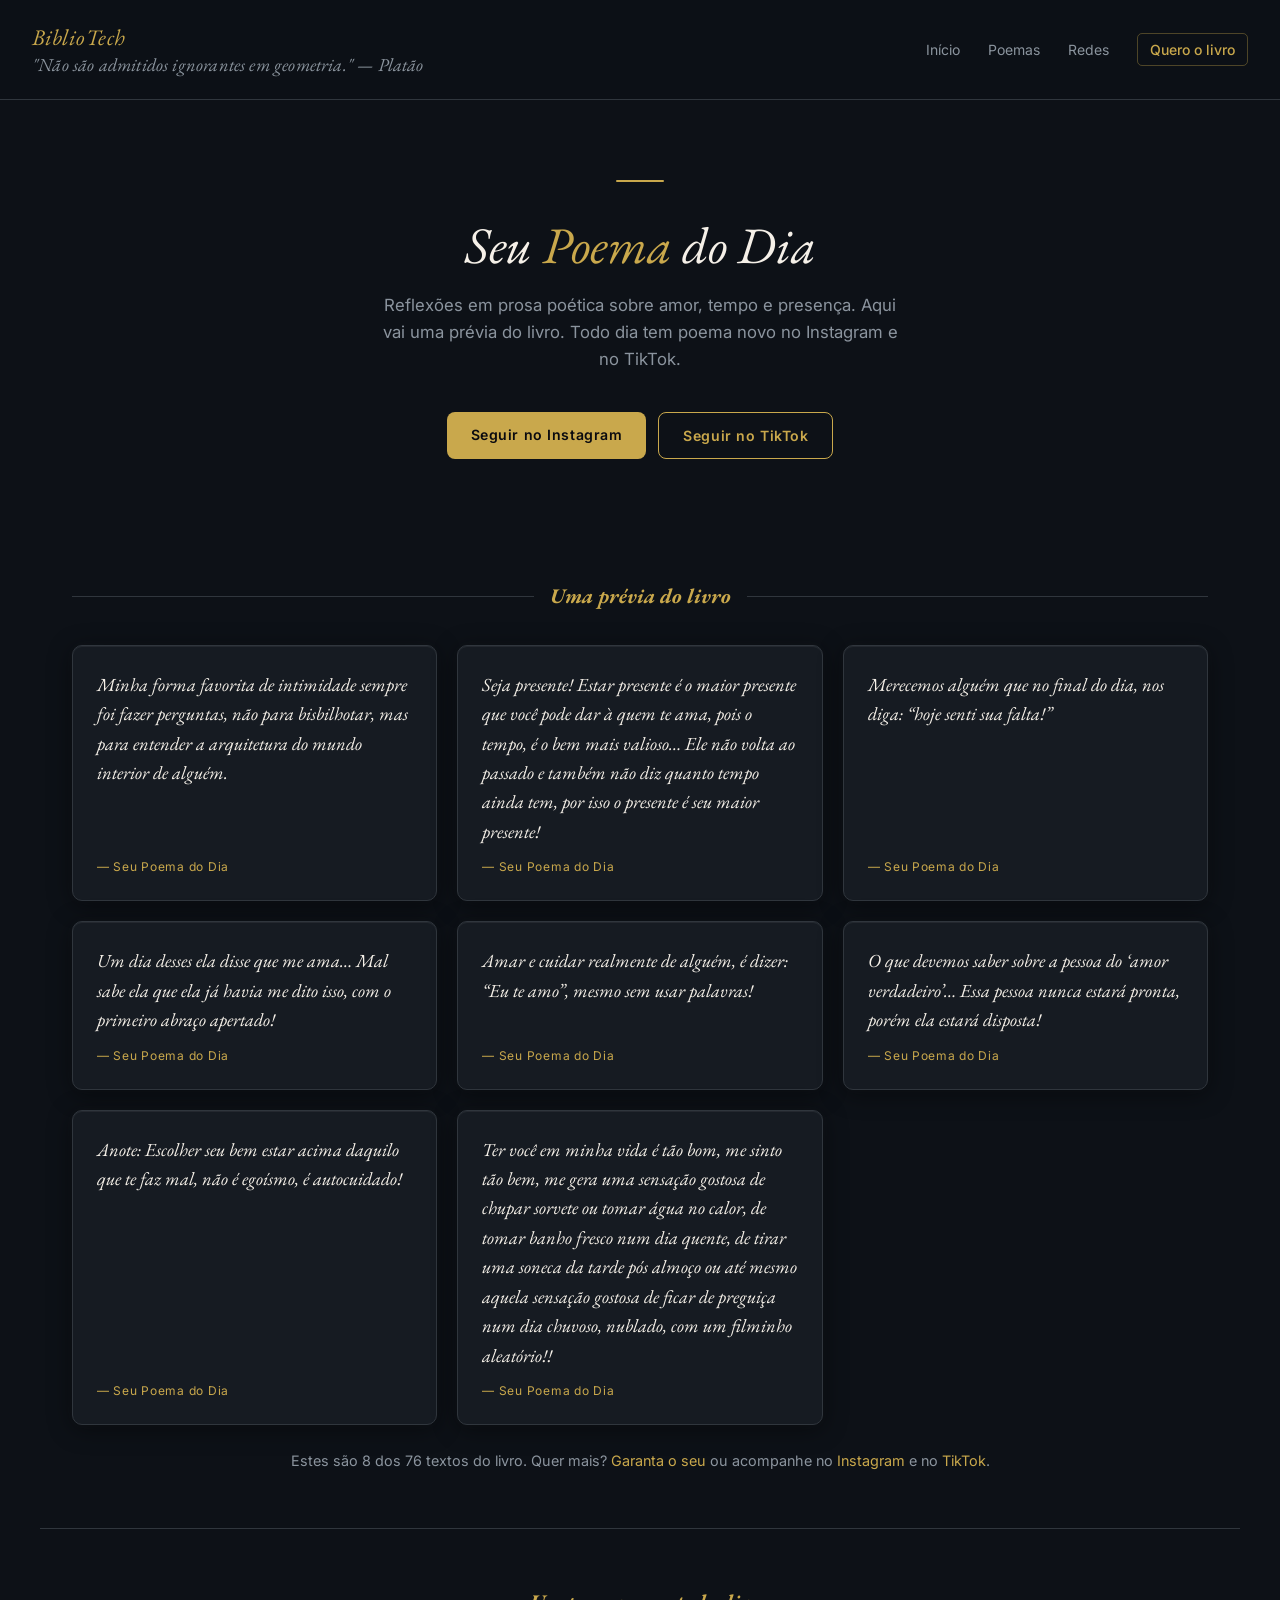
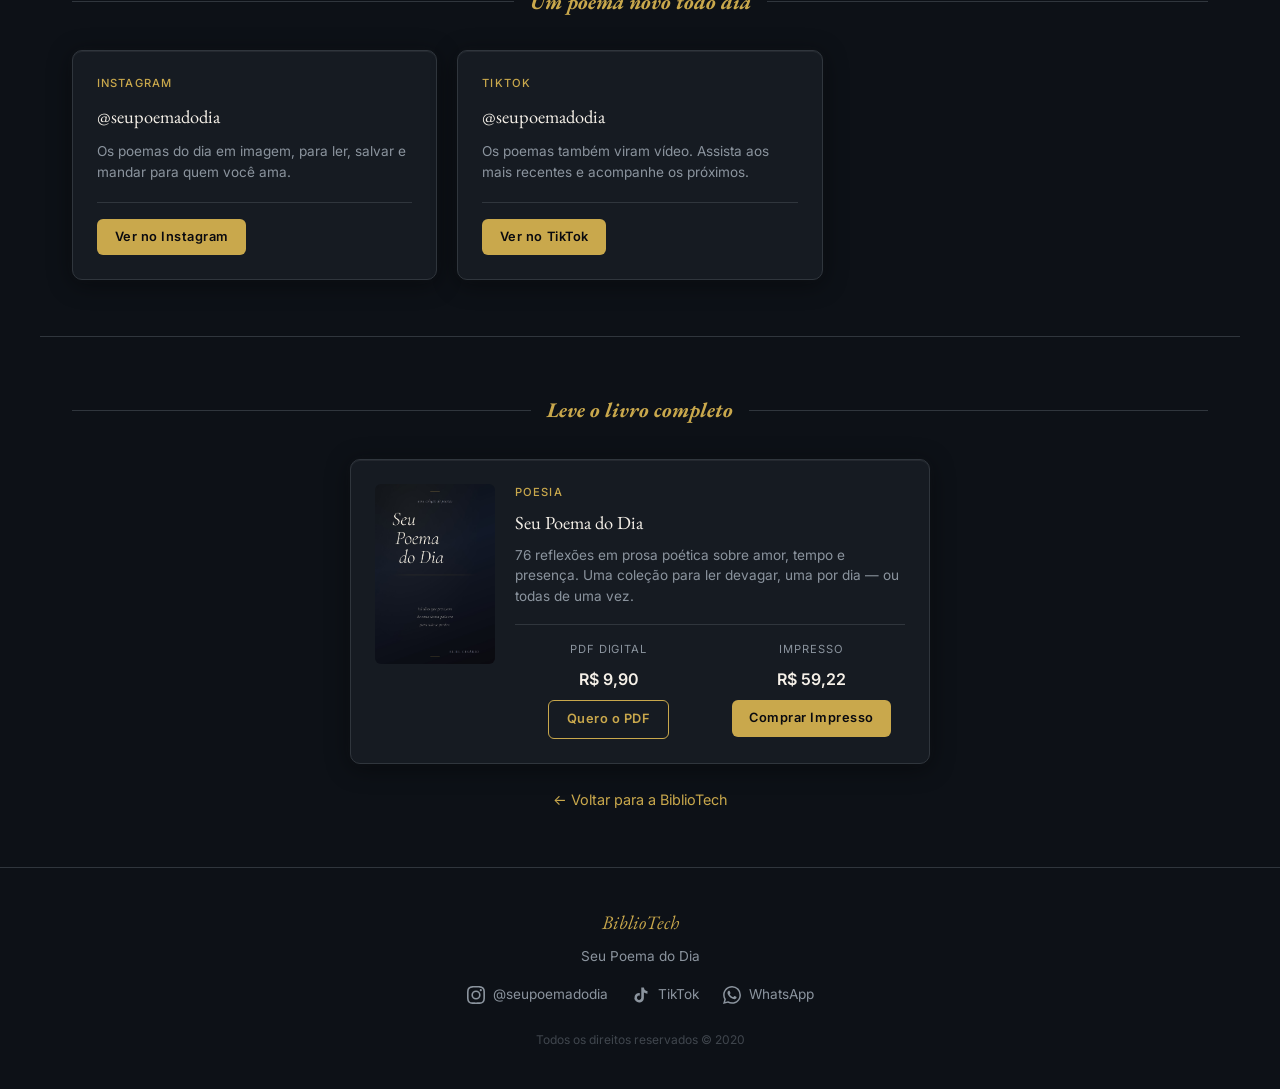
==== poesia.html @ 7ad7812e "Add files via upload" ====
<!DOCTYPE html>
<html lang="pt-BR">
<head>
  <meta charset="UTF-8">
  <meta name="viewport" content="width=device-width, initial-scale=1.0">
  <title>Seu Poema do Dia — BiblioTech</title>
  <meta name="description" content="Prévia do livro Seu Poema do Dia, de Eliel Cesário: reflexões em prosa poética sobre amor, tempo e presença. Poemas novos todos os dias no Instagram e TikTok.">

  <meta property="og:type" content="website">
  <meta property="og:title" content="Seu Poema do Dia — prévia do livro">
  <meta property="og:description" content="Reflexões em prosa poética sobre amor, tempo e presença. Leia alguns poemas e acompanhe os novos no Instagram e TikTok.">
  <meta property="og:image" content="https://elielcesario.github.io/biblioteca-digital/assets/capa_poema_do_dia.jpg">
  <meta property="og:url" content="https://elielcesario.github.io/biblioteca-digital/poesia.html">

  <link rel="preconnect" href="https://fonts.googleapis.com">
  <link rel="preconnect" href="https://fonts.gstatic.com" crossorigin>
  <link href="https://fonts.googleapis.com/css2?family=EB+Garamond:ital,wght@0,400;0,500;1,400&family=Inter:wght@300;400;500;600;700&display=swap" rel="stylesheet">
  <link rel="stylesheet" href="style.css?v=27">
  <style>
    .hero-botoes { display: flex; flex-wrap: wrap; justify-content: center; gap: 0.75rem; }
    .btn-grande { font-size: 0.88rem; padding: 0.7rem 1.5rem; border-radius: 8px; }
    .secao-sub { text-align: center; color: var(--cinza); max-width: 620px; margin: -1rem auto 2rem; }
    .grid-poemas { grid-template-columns: repeat(auto-fill, minmax(300px, 1fr)); }
    .card .poema-texto {
      font-family: 'EB Garamond', Georgia, serif; font-style: italic;
      font-size: 1.15rem; line-height: 1.6; color: var(--branco);
    }
    .card .poema-assinatura { flex: 0; font-size: 0.75rem; letter-spacing: 0.06em; color: var(--dourado); }
    .chamada-trilha { margin-top: 1.5rem; text-align: center; font-size: 0.9rem; color: var(--cinza); }
    .chamada-trilha a { color: var(--dourado); }
    .chamada-trilha a:hover { color: var(--dourado-claro); }
    #livro .card-poema { margin: 0 auto; }
  </style>
</head>
<body>

<!-- ── HEADER ── -->
<header>
  <a class="logo-bloco" href="index.html">
    <span class="logo">BiblioTech</span>
    <span class="logo-slogan">"Não são admitidos ignorantes em geometria." — Platão</span>
  </a>
  <nav>
    <a href="index.html">Início</a>
    <a href="#poemas">Poemas</a>
    <a href="#redes">Redes</a>
    <a href="#livro" class="nav-afiliado">Quero o livro</a>
  </nav>
</header>

<!-- ── HERO ── -->
<section class="hero">
  <span class="hero-linha"></span>
  <h1>Seu <span>Poema</span> do Dia</h1>
  <p>Reflexões em prosa poética sobre amor, tempo e presença. Aqui vai uma prévia do livro. Todo dia tem poema novo no Instagram e no TikTok.</p>
  <div class="hero-botoes">
    <a class="btn btn-grande" href="https://www.instagram.com/seupoemadodia/" target="_blank" rel="noopener">Seguir no Instagram</a>
    <a class="btn btn-outline btn-grande" href="https://www.tiktok.com/@seupoemadodia" target="_blank" rel="noopener">Seguir no TikTok</a>
  </div>
</section>

<!-- ── POEMAS (textos do livro) ── -->
<section class="secao" id="poemas">
  <div class="secao-header">
    <div class="secao-linha"></div>
    <h2 class="secao-titulo">Uma prévia do livro</h2>
    <div class="secao-linha"></div>
  </div>

  <div class="grid grid-poemas">
    <article class="card">
      <p class="poema-texto">Minha forma favorita de intimidade sempre foi fazer perguntas, não para bisbilhotar, mas para entender a arquitetura do mundo interior de alguém.</p>
      <p class="poema-assinatura">— Seu Poema do Dia</p>
    </article>
    <article class="card">
      <p class="poema-texto">Seja presente! Estar presente é o maior presente que você pode dar à quem te ama, pois o tempo, é o bem mais valioso… Ele não volta ao passado e também não diz quanto tempo ainda tem, por isso o presente é seu maior presente!</p>
      <p class="poema-assinatura">— Seu Poema do Dia</p>
    </article>
    <article class="card">
      <p class="poema-texto">Merecemos alguém que no final do dia, nos diga: “hoje senti sua falta!”</p>
      <p class="poema-assinatura">— Seu Poema do Dia</p>
    </article>
    <article class="card">
      <p class="poema-texto">Um dia desses ela disse que me ama… Mal sabe ela que ela já havia me dito isso, com o primeiro abraço apertado!</p>
      <p class="poema-assinatura">— Seu Poema do Dia</p>
    </article>
    <article class="card">
      <p class="poema-texto">Amar e cuidar realmente de alguém, é dizer: “Eu te amo”, mesmo sem usar palavras!</p>
      <p class="poema-assinatura">— Seu Poema do Dia</p>
    </article>
    <article class="card">
      <p class="poema-texto">O que devemos saber sobre a pessoa do ‘amor verdadeiro’… Essa pessoa nunca estará pronta, porém ela estará disposta!</p>
      <p class="poema-assinatura">— Seu Poema do Dia</p>
    </article>
    <article class="card">
      <p class="poema-texto">Anote: Escolher seu bem estar acima daquilo que te faz mal, não é egoísmo, é autocuidado!</p>
      <p class="poema-assinatura">— Seu Poema do Dia</p>
    </article>
    <article class="card">
      <p class="poema-texto">Ter você em minha vida é tão bom, me sinto tão bem, me gera uma sensação gostosa de chupar sorvete ou tomar água no calor, de tomar banho fresco num dia quente, de tirar uma soneca da tarde pós almoço ou até mesmo aquela sensação gostosa de ficar de preguiça num dia chuvoso, nublado, com um filminho aleatório!!</p>
      <p class="poema-assinatura">— Seu Poema do Dia</p>
    </article>
  </div>

  <p class="chamada-trilha">
    Estes são 8 dos 76 textos do livro. Quer mais? <a href="#livro">Garanta o seu</a> ou acompanhe no
    <a href="https://www.instagram.com/seupoemadodia/" target="_blank" rel="noopener">Instagram</a> e no
    <a href="https://www.tiktok.com/@seupoemadodia" target="_blank" rel="noopener">TikTok</a>.
  </p>
</section>

<div class="divider"></div>

<!-- ── REDES ── -->
<section class="secao" id="redes">
  <div class="secao-header">
    <div class="secao-linha"></div>
    <h2 class="secao-titulo">Um poema novo todo dia</h2>
    <div class="secao-linha"></div>
  </div>

  <div class="grid grid-poemas">
    <article class="card">
      <span class="card-tag">Instagram</span>
      <h3>@seupoemadodia</h3>
      <p>Os poemas do dia em imagem, para ler, salvar e mandar para quem você ama.</p>
      <div class="card-footer">
        <a class="btn" href="https://www.instagram.com/seupoemadodia/" target="_blank" rel="noopener">Ver no Instagram</a>
      </div>
    </article>
    <article class="card">
      <span class="card-tag">TikTok</span>
      <h3>@seupoemadodia</h3>
      <p>Os poemas também viram vídeo. Assista aos mais recentes e acompanhe os próximos.</p>
      <div class="card-footer">
        <a class="btn" href="https://www.tiktok.com/@seupoemadodia" target="_blank" rel="noopener">Ver no TikTok</a>
      </div>
    </article>
  </div>
</section>

<div class="divider"></div>

<!-- ── LIVRO ── -->
<section class="secao" id="livro">
  <div class="secao-header">
    <div class="secao-linha"></div>
    <h2 class="secao-titulo">Leve o livro completo</h2>
    <div class="secao-linha"></div>
  </div>

  <div class="grid">
    <article class="card card-poema">
      <img class="card-capa" src="assets/capa_poema_do_dia.jpg" alt="Capa do livro Seu Poema do Dia">
      <div class="card-corpo">
        <span class="card-tag">Poesia</span>
        <h3>Seu Poema do Dia</h3>
        <p>76 reflexões em prosa poética sobre amor, tempo e presença. Uma coleção para ler devagar, uma por dia — ou todas de uma vez.</p>
        <div class="card-opcoes">
          <div class="opcao-item">
            <div class="opcao-label">PDF Digital</div>
            <div class="preco opcao-preco">R$ 9,90</div>
            <a class="btn btn-outline" href="#" data-whatsapp="Seu Poema do Dia — PDF" target="_blank" rel="noopener">Quero o PDF</a>
          </div>
          <div class="opcao-item">
            <div class="opcao-label">Impresso</div>
            <div class="preco opcao-preco">R$ 59,22</div>
            <a class="btn" href="https://clubedeautores.com.br/livro/seu-poema-do-dia" target="_blank" rel="noopener">Comprar Impresso</a>
          </div>
        </div>
      </div>
    </article>
  </div>
  <p class="chamada-trilha"><a href="index.html">← Voltar para a BiblioTech</a></p>
</section>

<!-- ── FOOTER ── -->
<footer id="contato">
  <div class="footer-logo">BiblioTech</div>
  <p style="margin-bottom: 1rem; color: var(--cinza); font-size: 0.85rem;">Seu Poema do Dia</p>
  <div class="footer-contatos">
    <a href="https://www.instagram.com/seupoemadodia/" target="_blank" rel="noopener" class="contato-link">
      <svg width="18" height="18" viewBox="0 0 24 24" fill="currentColor"><path d="M12 2.163c3.204 0 3.584.012 4.85.07 3.252.148 4.771 1.691 4.919 4.919.058 1.265.069 1.645.069 4.849 0 3.205-.012 3.584-.069 4.849-.149 3.225-1.664 4.771-4.919 4.919-1.266.058-1.644.07-4.85.07-3.204 0-3.584-.012-4.849-.07-3.26-.149-4.771-1.699-4.919-4.92-.058-1.265-.07-1.644-.07-4.849 0-3.204.013-3.583.07-4.849.149-3.227 1.664-4.771 4.919-4.919 1.266-.057 1.645-.069 4.849-.069zM12 0C8.741 0 8.333.014 7.053.072 2.695.272.273 2.69.073 7.052.014 8.333 0 8.741 0 12c0 3.259.014 3.668.072 4.948.2 4.358 2.618 6.78 6.98 6.98C8.333 23.986 8.741 24 12 24c3.259 0 3.668-.014 4.948-.072 4.354-.2 6.782-2.618 6.979-6.98.059-1.28.073-1.689.073-4.948 0-3.259-.014-3.667-.072-4.947-.196-4.354-2.617-6.78-6.979-6.98C15.668.014 15.259 0 12 0zm0 5.838a6.162 6.162 0 100 12.324 6.162 6.162 0 000-12.324zM12 16a4 4 0 110-8 4 4 0 010 8zm6.406-11.845a1.44 1.44 0 100 2.881 1.44 1.44 0 000-2.881z"/></svg>
      @seupoemadodia
    </a>
    <a href="https://www.tiktok.com/@seupoemadodia" target="_blank" rel="noopener" class="contato-link">
      <svg width="18" height="18" viewBox="0 0 24 24" fill="currentColor"><path d="M19.59 6.69a4.83 4.83 0 01-3.77-4.25V2h-3.45v13.67a2.89 2.89 0 01-5.2 1.74 2.89 2.89 0 012.31-4.64 2.93 2.93 0 01.88.13V9.4a6.84 6.84 0 00-1-.05A6.33 6.33 0 005 20.1a6.34 6.34 0 0010.86-4.43v-7a8.16 8.16 0 004.77 1.52v-3.4a4.85 4.85 0 01-1-.1z"/></svg>
      TikTok
    </a>
    <a href="#" data-whatsapp-msg="Olá, Eliel! Vim pela página do Seu Poema do Dia." target="_blank" rel="noopener" class="contato-link">
      <svg width="18" height="18" viewBox="0 0 24 24" fill="currentColor"><path d="M17.472 14.382c-.297-.149-1.758-.867-2.03-.967-.273-.099-.471-.148-.67.15-.197.297-.767.966-.94 1.164-.173.199-.347.223-.644.075-.297-.15-1.255-.463-2.39-1.475-.883-.788-1.48-1.761-1.653-2.059-.173-.297-.018-.458.13-.606.134-.133.298-.347.446-.52.149-.174.198-.298.298-.497.099-.198.05-.371-.025-.52-.075-.149-.669-1.612-.916-2.207-.242-.579-.487-.5-.669-.51-.173-.008-.371-.01-.57-.01-.198 0-.52.074-.792.372-.272.297-1.04 1.016-1.04 2.479 0 1.462 1.065 2.875 1.213 3.074.149.198 2.096 3.2 5.077 4.487.709.306 1.262.489 1.694.625.712.227 1.36.195 1.871.118.571-.085 1.758-.719 2.006-1.413.248-.694.248-1.289.173-1.413-.074-.124-.272-.198-.57-.347m-5.421 7.403h-.004a9.87 9.87 0 01-5.031-1.378l-.361-.214-3.741.982.998-3.648-.235-.374a9.86 9.86 0 01-1.51-5.26c.001-5.45 4.436-9.884 9.888-9.884 2.64 0 5.122 1.03 6.988 2.898a9.825 9.825 0 012.893 6.994c-.003 5.45-4.437 9.884-9.885 9.884m8.413-18.297A11.815 11.815 0 0012.05 0C5.495 0 .16 5.335.157 11.892c0 2.096.547 4.142 1.588 5.945L.057 24l6.305-1.654a11.882 11.882 0 005.683 1.448h.005c6.554 0 11.89-5.335 11.893-11.893a11.821 11.821 0 00-3.48-8.413z"/></svg>
      WhatsApp
    </a>
  </div>
  <p style="margin-top: 1.5rem; font-size: 0.75rem; opacity: 0.4;">
    Todos os direitos reservados &copy; 2020
  </p>
</footer>

<script>
  var WHATSAPP_NUMERO = '5511940216111';
  var INICIO = 'Olá, Eliel! Vim pelo site da BiblioTech';
  document.querySelectorAll('[data-whatsapp], [data-whatsapp-msg]').forEach(function (botao) {
    var msg = botao.dataset.whatsappMsg || INICIO + ' e tenho interesse em: ' + botao.dataset.whatsapp;
    botao.href = 'https://wa.me/' + WHATSAPP_NUMERO + '?text=' + encodeURIComponent(msg);
  });
</script>

</body>
</html>
---- style.css ----
*, *::before, *::after { box-sizing: border-box; margin: 0; padding: 0; }

:root {
  --preto: #0A0A0F;
  --azul-noite: #0D1117;
  --azul-card: #161B22;
  --azul-hover: #1C2333;
  --borda: #30363D;
  --branco: #F5F0E8;
  --cinza: #8B949E;
  --dourado: #C9A84C;
  --dourado-claro: #E0BE70;
  --dourado-fundo: rgba(201, 168, 76, 0.08);
}

body {
  background-color: var(--azul-noite);
  color: var(--branco);
  font-family: 'Inter', system-ui, sans-serif;
  line-height: 1.6;
  min-height: 100vh;
}

a { color: inherit; text-decoration: none; }

/* ── HEADER ── */
header {
  border-bottom: 1px solid var(--borda);
  padding: 1.25rem 2rem;
  display: flex;
  align-items: center;
  justify-content: space-between;
  flex-wrap: wrap;
  gap: 0.75rem 2rem;
  position: sticky;
  top: 0;
  background-color: rgba(13, 17, 23, 0.95);
  backdrop-filter: blur(8px);
  z-index: 100;
}

.logo-bloco {
  display: flex;
  flex-direction: column;
  gap: 0;
}

.logo {
  font-family: 'EB Garamond', Georgia, serif;
  font-size: 1.4rem;
  font-style: italic;
  color: var(--dourado);
  letter-spacing: 0.02em;
}

.logo-slogan {
  font-size: 1.14rem;
  margin-top: -0.35rem;
  font-style: italic;
  color: var(--cinza);
  letter-spacing: 0.01em;
  font-family: 'EB Garamond', Georgia, serif;
}

nav {
  display: flex;
  flex-wrap: wrap;
  align-items: center;
  gap: 0.5rem 1.75rem;
}

nav a {
  color: var(--cinza);
  font-size: 0.875rem;
  white-space: nowrap;
  transition: color 0.2s;
}
nav a:hover { color: var(--branco); }

/* ── HERO ── */
.hero {
  text-align: center;
  padding: 5rem 2rem 4rem;
  max-width: 700px;
  margin: 0 auto;
}

.hero-linha {
  display: block;
  width: 48px;
  height: 2px;
  background: var(--dourado);
  margin: 0 auto 2rem;
  border-radius: 2px;
}

.hero h1 {
  font-family: 'EB Garamond', Georgia, serif;
  font-size: clamp(2.2rem, 5vw, 3.2rem);
  font-weight: 400;
  font-style: italic;
  line-height: 1.2;
  color: var(--branco);
  margin-bottom: 1rem;
}

.hero h1 span { color: var(--dourado); }

.hero p {
  color: var(--cinza);
  font-size: 1.05rem;
  max-width: 520px;
  margin: 0 auto 2.5rem;
}

/* ── CITAÇÃO PLATÃO ── */
.platao {
  margin: 2rem auto;
  max-width: 480px;
  padding: 1.5rem 2rem;
  border-top: 1px solid rgba(201, 168, 76, 0.25);
  border-bottom: 1px solid rgba(201, 168, 76, 0.25);
  text-align: center;
}

.platao-ornamento {
  display: block;
  color: var(--dourado);
  font-size: 1.4rem;
  margin-bottom: 0.75rem;
  opacity: 0.7;
}

.platao p {
  font-family: 'EB Garamond', Georgia, serif;
  font-style: italic;
  font-size: 1.25rem;
  color: var(--branco);
  line-height: 1.5;
  margin-bottom: 0.6rem;
}

.platao cite {
  font-size: 0.75rem;
  letter-spacing: 0.06em;
  color: var(--dourado);
  font-style: normal;
  text-transform: uppercase;
}

.hero-badge {
  display: inline-block;
  background: var(--dourado-fundo);
  border: 1px solid rgba(201, 168, 76, 0.3);
  color: var(--dourado-claro);
  font-size: 0.78rem;
  letter-spacing: 0.08em;
  text-transform: uppercase;
  padding: 0.35rem 1rem;
  border-radius: 999px;
}

/* ── SEÇÕES ── */
.secao {
  max-width: 1200px;
  margin: 0 auto;
  padding: 3.5rem 2rem;
}

.secao-header {
  display: flex;
  align-items: center;
  gap: 1rem;
  margin-bottom: 2rem;
}

.secao-linha {
  flex: 1;
  height: 1px;
  background: var(--borda);
}

.secao-titulo {
  font-family: 'EB Garamond', Georgia, serif;
  font-size: 1.3rem;
  font-style: italic;
  color: var(--dourado);
  white-space: nowrap;
}

/* ── GRID DE CARDS ── */
.grid {
  display: grid;
  grid-template-columns: repeat(auto-fill, minmax(260px, 1fr));
  gap: 1.25rem;
}

.card {
  background: var(--azul-card);
  border: 1px solid var(--borda);
  border-radius: 10px;
  padding: 1.5rem;
  display: flex;
  flex-direction: column;
  gap: 0.75rem;
  transition: border-color 0.25s, transform 0.25s, box-shadow 0.25s;
  box-shadow:
    inset 0 1px 0 rgba(255,255,255,0.06),
    0 4px 24px rgba(0,0,0,0.45),
    0 0 12px rgba(255,255,255,0.03);
}

.card:hover {
  border-color: var(--dourado);
  transform: translateY(-6px);
  box-shadow:
    0 0 0 3px var(--dourado),
    0 20px 48px rgba(0, 0, 0, 0.55),
    0 0 28px rgba(201, 168, 76, 0.1);
}

.card-capa {
  width: 100%;
  aspect-ratio: 3/4;
  object-fit: cover;
  border-radius: 6px;
  background: var(--azul-hover);
  margin-bottom: 0.25rem;
}

.card-tag {
  font-size: 0.7rem;
  letter-spacing: 0.1em;
  text-transform: uppercase;
  color: var(--dourado);
  font-weight: 500;
}

.card h3 {
  font-family: 'EB Garamond', Georgia, serif;
  font-size: 1.15rem;
  font-weight: 400;
  line-height: 1.3;
  color: var(--branco);
}

.card p {
  font-size: 0.85rem;
  color: var(--cinza);
  line-height: 1.5;
  flex: 1;
}

.card-footer {
  display: flex;
  align-items: center;
  justify-content: space-between;
  flex-wrap: wrap;
  gap: 0.75rem;
  margin-top: 0.5rem;
  padding-top: 1rem;
  border-top: 1px solid var(--borda);
}

.card-footer .btn[data-whatsapp] {
  flex: 1 0 auto;
  text-align: center;
  white-space: nowrap;
}

.preco {
  font-size: 1.1rem;
  font-weight: 600;
  color: var(--branco);
  white-space: nowrap;
}

.preco small {
  font-size: 0.75rem;
  font-weight: 400;
  color: var(--cinza);
  display: block;
  line-height: 1;
}

.btn {
  display: inline-block;
  background: var(--dourado);
  color: var(--preto);
  font-size: 0.8rem;
  font-weight: 600;
  letter-spacing: 0.04em;
  padding: 0.5rem 1.1rem;
  border-radius: 6px;
  transition: background 0.2s, transform 0.1s;
  cursor: pointer;
}

.btn:hover {
  background: var(--dourado-claro);
  transform: scale(1.03);
}

.btn-outline {
  background: transparent;
  border: 1px solid var(--dourado);
  color: var(--dourado);
}

.btn-outline:hover {
  background: var(--dourado-fundo);
  transform: scale(1.03);
}

/* ── CARD ESPECIAL — POEMA ── */
.card-poema {
  flex-direction: row;
  align-items: flex-start;
  gap: 1.25rem;
  grid-column: 1 / -1;
  max-width: 580px;
}

.card-poema .card-capa {
  width: 120px;
  min-width: 120px;
  aspect-ratio: 2/3;
  margin-bottom: 0;
}

.card-poema .card-corpo { flex: 1; display: flex; flex-direction: column; gap: 0.6rem; }

/* ── CARD BOT ── */
.card-bot {
  background: linear-gradient(135deg, var(--azul-card) 0%, rgba(201,168,76,0.04) 100%);
  border-color: rgba(201, 168, 76, 0.2);
}

.bot-icone {
  font-size: 2rem;
  margin-bottom: 0.25rem;
}

.badge-novo {
  display: inline-block;
  background: rgba(201,168,76,0.15);
  color: var(--dourado);
  font-size: 0.65rem;
  font-weight: 600;
  letter-spacing: 0.1em;
  text-transform: uppercase;
  padding: 0.2rem 0.55rem;
  border-radius: 4px;
  margin-left: 0.5rem;
  vertical-align: middle;
}

/* ── CARD DUPLO — OPÇÕES DE COMPRA ── */
.card-opcoes {
  display: flex;
  flex-direction: row;
  gap: 1rem;
  margin-top: 0.5rem;
  padding-top: 1rem;
  border-top: 1px solid var(--borda);
}

.opcao-item {
  display: flex;
  flex-direction: column;
  align-items: center;
  text-align: center;
  gap: 0.45rem;
  flex: 1;
}

.opcao-label {
  font-size: 0.7rem;
  color: var(--cinza);
  text-transform: uppercase;
  letter-spacing: 0.08em;
  margin-bottom: 0.1rem;
}

.opcao-preco {
  font-size: 1rem;
}

/* ── NAV AFILIADO ── */
nav .nav-afiliado {
  color: var(--dourado);
  border: 1px solid rgba(201, 168, 76, 0.35);
  padding: 0.28rem 0.75rem;
  border-radius: 5px;
  font-weight: 500;
  transition: background 0.2s, color 0.2s;
}
nav .nav-afiliado:hover {
  background: var(--dourado-fundo);
  color: var(--dourado-claro);
}

/* ── AFILIADOS ── */
.afiliado-bloco {
  max-width: 820px;
  margin: 0 auto;
}

.afiliado-intro {
  text-align: center;
  color: var(--cinza);
  font-size: 1rem;
  line-height: 1.75;
  margin-bottom: 2.5rem;
}

.afiliado-intro strong { color: var(--branco); }

.afiliado-passos {
  display: flex;
  align-items: flex-start;
  gap: 0.75rem;
}

.afiliado-passo {
  flex: 1;
  background: var(--azul-card);
  border: 1px solid var(--borda);
  border-radius: 10px;
  padding: 1.5rem 1.25rem;
  text-align: center;
  transition: border-color 0.25s;
}

.afiliado-passo:hover { border-color: rgba(201, 168, 76, 0.4); }

.afiliado-num {
  display: block;
  font-size: 0.68rem;
  letter-spacing: 0.12em;
  color: var(--dourado);
  font-weight: 700;
  margin-bottom: 0.6rem;
  text-transform: uppercase;
}

.afiliado-passo h3 {
  font-family: 'EB Garamond', Georgia, serif;
  font-size: 1.15rem;
  color: var(--branco);
  margin-bottom: 0.5rem;
}

.afiliado-passo p {
  font-size: 0.84rem;
  color: var(--cinza);
  line-height: 1.55;
}

.afiliado-seta {
  color: var(--dourado);
  font-size: 1.3rem;
  padding-top: 2.1rem;
  opacity: 0.4;
  flex-shrink: 0;
}

.afiliado-cta {
  text-align: center;
  margin-top: 2.5rem;
}

.afiliado-btn {
  font-size: 0.88rem;
  padding: 0.7rem 2rem;
  border-radius: 8px;
}

/* ── BOTÃO FLUTUANTE — CONSULTORIA ── */
@keyframes pulso-dourado {
  0%   { box-shadow: 0 4px 24px rgba(0,0,0,0.45), 0 0 0 0 rgba(201,168,76,0.8); }
  70%  { box-shadow: 0 4px 24px rgba(0,0,0,0.45), 0 0 0 20px rgba(201,168,76,0); }
  100% { box-shadow: 0 4px 24px rgba(0,0,0,0.45), 0 0 0 0 rgba(201,168,76,0); }
}

.btn-flutuante {
  position: fixed;
  bottom: 2rem;
  right: 1.5rem;
  background: var(--dourado);
  color: var(--preto);
  display: flex;
  flex-direction: row;
  align-items: center;
  gap: 0.55rem;
  padding: 0.75rem 1.25rem;
  border-radius: 50px;
  box-shadow: 0 4px 24px rgba(0,0,0,0.45);
  z-index: 200;
  transition: background 0.2s, transform 0.15s, box-shadow 0.2s;
  text-decoration: none;
  animation: pulso-dourado 2s ease-out infinite;
}

.btn-flutuante:hover {
  background: var(--dourado-claro);
  transform: scale(1.06);
  animation: none;
  box-shadow: 0 6px 32px rgba(0,0,0,0.5), 0 0 20px rgba(201,168,76,0.3);
}

.btn-flutuante-icone {
  font-size: 1.2rem;
  line-height: 1;
}

.btn-flutuante-label {
  font-size: 0.75rem;
  font-weight: 700;
  letter-spacing: 0.06em;
  text-transform: uppercase;
  color: var(--preto);
  white-space: nowrap;
}

/* ── DIVIDER ── */
.divider {
  width: 100%;
  height: 1px;
  background: var(--borda);
  max-width: 1200px;
  margin: 0 auto;
}

/* ── FOOTER ── */
footer {
  border-top: 1px solid var(--borda);
  padding: 2.5rem 2rem;
  text-align: center;
  color: var(--cinza);
  font-size: 0.85rem;
}

footer .footer-logo {
  font-family: 'EB Garamond', Georgia, serif;
  font-style: italic;
  font-size: 1.2rem;
  color: var(--dourado);
  margin-bottom: 0.5rem;
}

footer a { color: var(--cinza); transition: color 0.2s; }
footer a:hover { color: var(--branco); }

/* Espaço para o botão flutuante não cobrir os contatos em telas menores */
@media (max-width: 1150px) {
  footer { padding-bottom: 6.5rem; }
}

/* ── NOTA BRL ── */
.nota-brl {
  margin-top: 1rem;
  font-size: 0.75rem;
  color: var(--cinza);
  opacity: 0.6;
}

/* ── SOBRE ── */
.sobre-bloco {
  max-width: 780px;
  margin: 0 auto;
}

.sobre-nome {
  font-family: 'EB Garamond', Georgia, serif;
  font-size: 1.6rem;
  font-style: italic;
  color: var(--branco);
  margin-bottom: 0.1rem !important;
}

.sobre-cargo {
  font-size: 0.8rem;
  letter-spacing: 0.08em;
  text-transform: uppercase;
  color: var(--dourado);
  margin-bottom: 1.5rem !important;
}

.sobre-texto p {
  color: var(--cinza);
  font-size: 0.95rem;
  line-height: 1.75;
  margin-bottom: 1rem;
}

.sobre-texto strong { color: var(--branco); font-weight: 600; }

.sobre-badges {
  display: flex;
  flex-wrap: wrap;
  gap: 0.5rem;
  margin-top: 1.5rem;
}

.sobre-badges span {
  background: var(--dourado-fundo);
  border: 1px solid rgba(201, 168, 76, 0.25);
  color: var(--dourado-claro);
  font-size: 0.75rem;
  padding: 0.3rem 0.75rem;
  border-radius: 999px;
}

/* ── FOOTER CONTATOS ── */
.footer-contatos {
  display: flex;
  flex-wrap: wrap;
  justify-content: center;
  gap: 0.75rem 1.5rem;
  margin-bottom: 0.5rem;
}

.contato-link {
  display: flex;
  align-items: center;
  gap: 0.5rem;
  color: var(--cinza);
  font-size: 0.85rem;
  transition: color 0.2s;
}

.contato-link:hover { color: var(--dourado); }

/* ── RESPONSIVE ── */
@media (max-width: 600px) {
  header { padding: 1rem; }
  nav { display: none; }
  .hero { padding: 3rem 1.25rem 2.5rem; }
  .secao { padding: 2.5rem 1.25rem; }
  .card-poema { flex-direction: column; }
  .card-poema .card-capa { width: 100%; aspect-ratio: 3/2; object-position: top; }
  .btn-flutuante { bottom: 1.25rem; right: 1rem; }
  .afiliado-passos { flex-direction: column; }
  .afiliado-seta { display: none; }
  body {
    background-image:
      linear-gradient(rgba(5,8,14,0.62), rgba(5,8,14,0.62)),
      url('assets/Marmore.png');
    background-size: auto, cover;
    background-repeat: no-repeat;
    background-position: center, top center;
    background-attachment: scroll, scroll;
  }
}
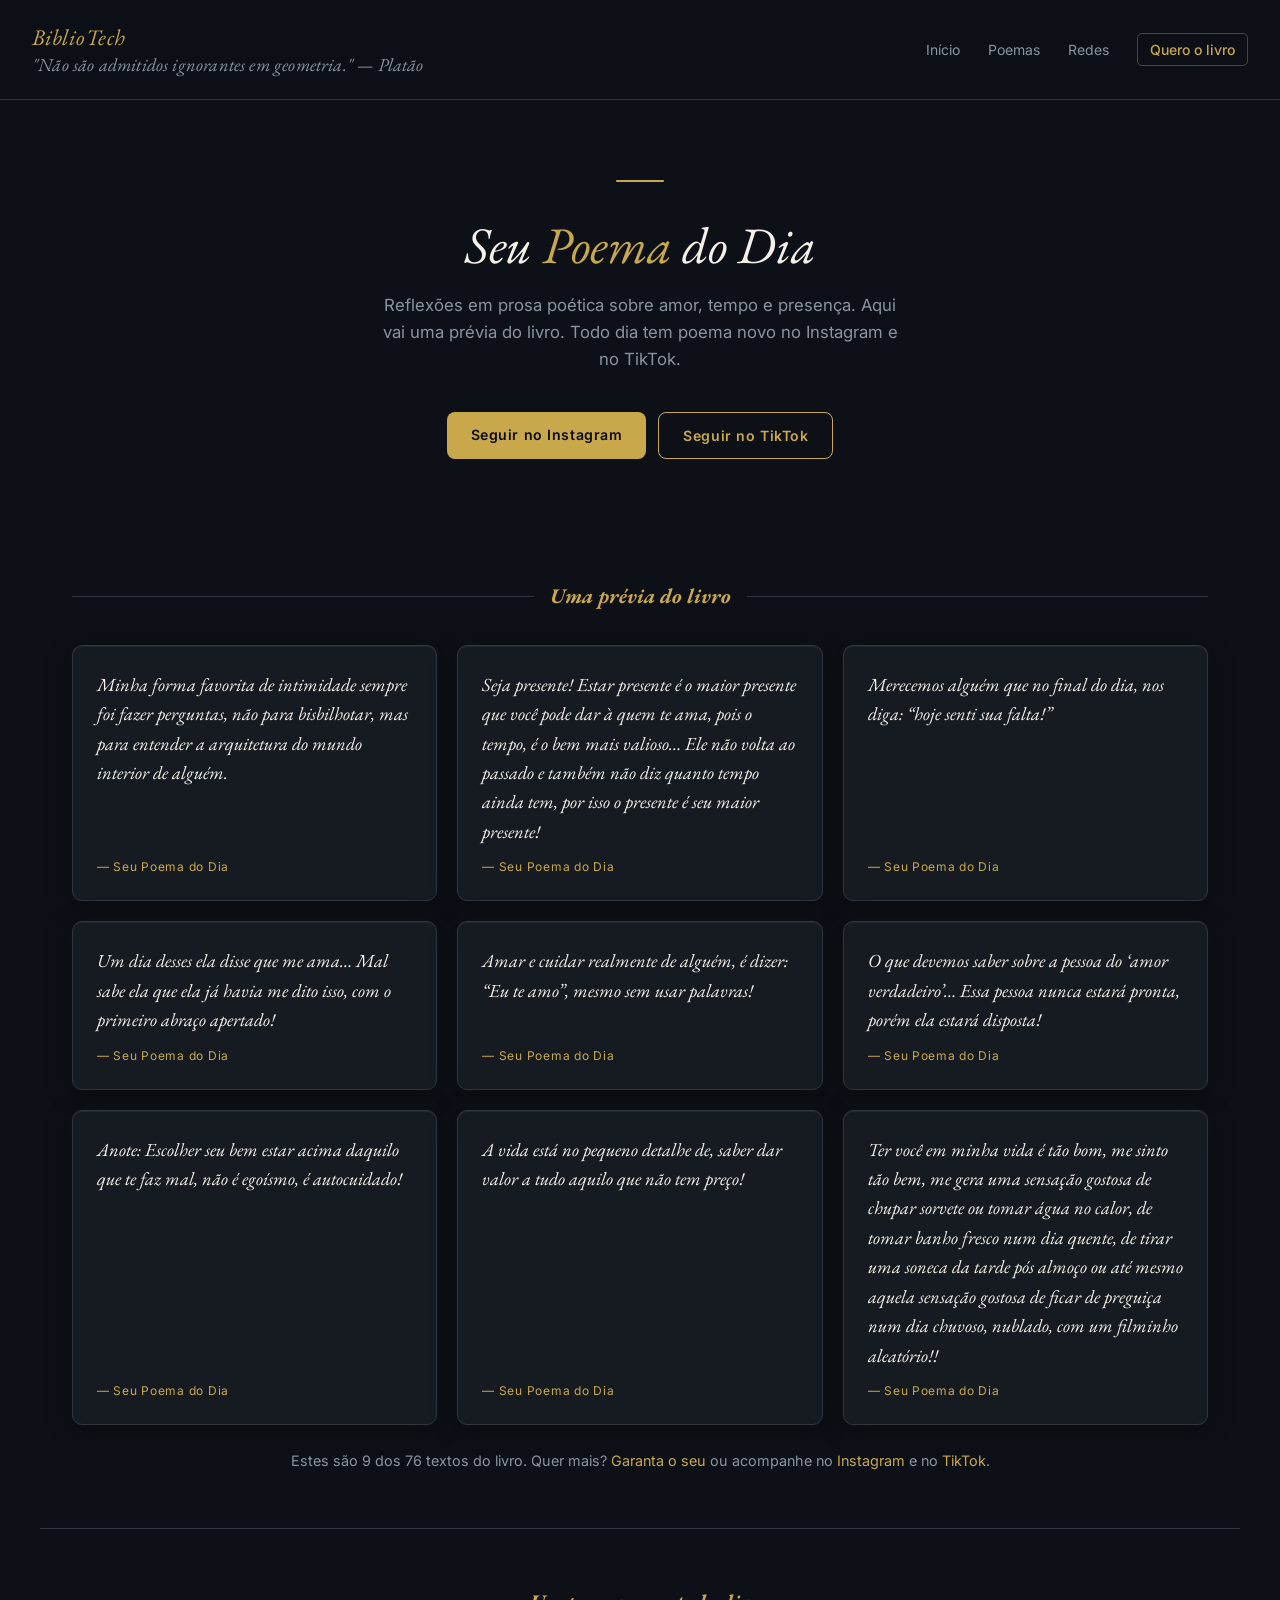
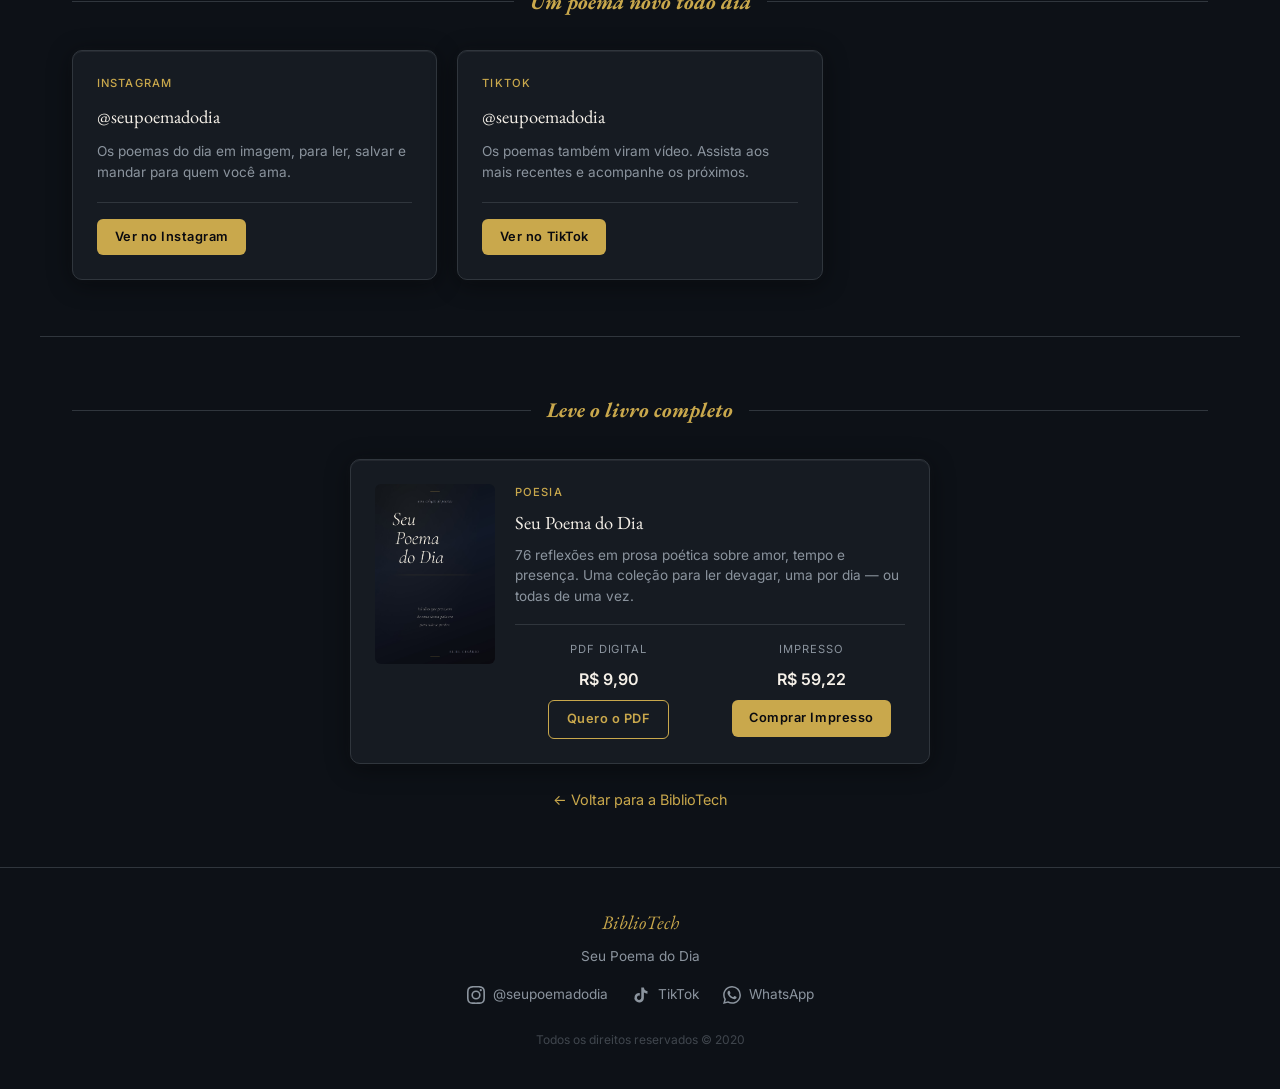
==== commit 21aee00c: "Add files via upload" ====
--- a/poesia.html
+++ b/poesia.html
@@ -97,13 +97,17 @@
       <p class="poema-assinatura">— Seu Poema do Dia</p>
     </article>
     <article class="card">
+      <p class="poema-texto">A vida está no pequeno detalhe de, saber dar valor a tudo aquilo que não tem preço!</p>
+      <p class="poema-assinatura">— Seu Poema do Dia</p>
+    </article>
+    <article class="card">
       <p class="poema-texto">Ter você em minha vida é tão bom, me sinto tão bem, me gera uma sensação gostosa de chupar sorvete ou tomar água no calor, de tomar banho fresco num dia quente, de tirar uma soneca da tarde pós almoço ou até mesmo aquela sensação gostosa de ficar de preguiça num dia chuvoso, nublado, com um filminho aleatório!!</p>
       <p class="poema-assinatura">— Seu Poema do Dia</p>
     </article>
   </div>
 
   <p class="chamada-trilha">
-    Estes são 8 dos 76 textos do livro. Quer mais? <a href="#livro">Garanta o seu</a> ou acompanhe no
+    Estes são 9 dos 76 textos do livro. Quer mais? <a href="#livro">Garanta o seu</a> ou acompanhe no
     <a href="https://www.instagram.com/seupoemadodia/" target="_blank" rel="noopener">Instagram</a> e no
     <a href="https://www.tiktok.com/@seupoemadodia" target="_blank" rel="noopener">TikTok</a>.
   </p>
